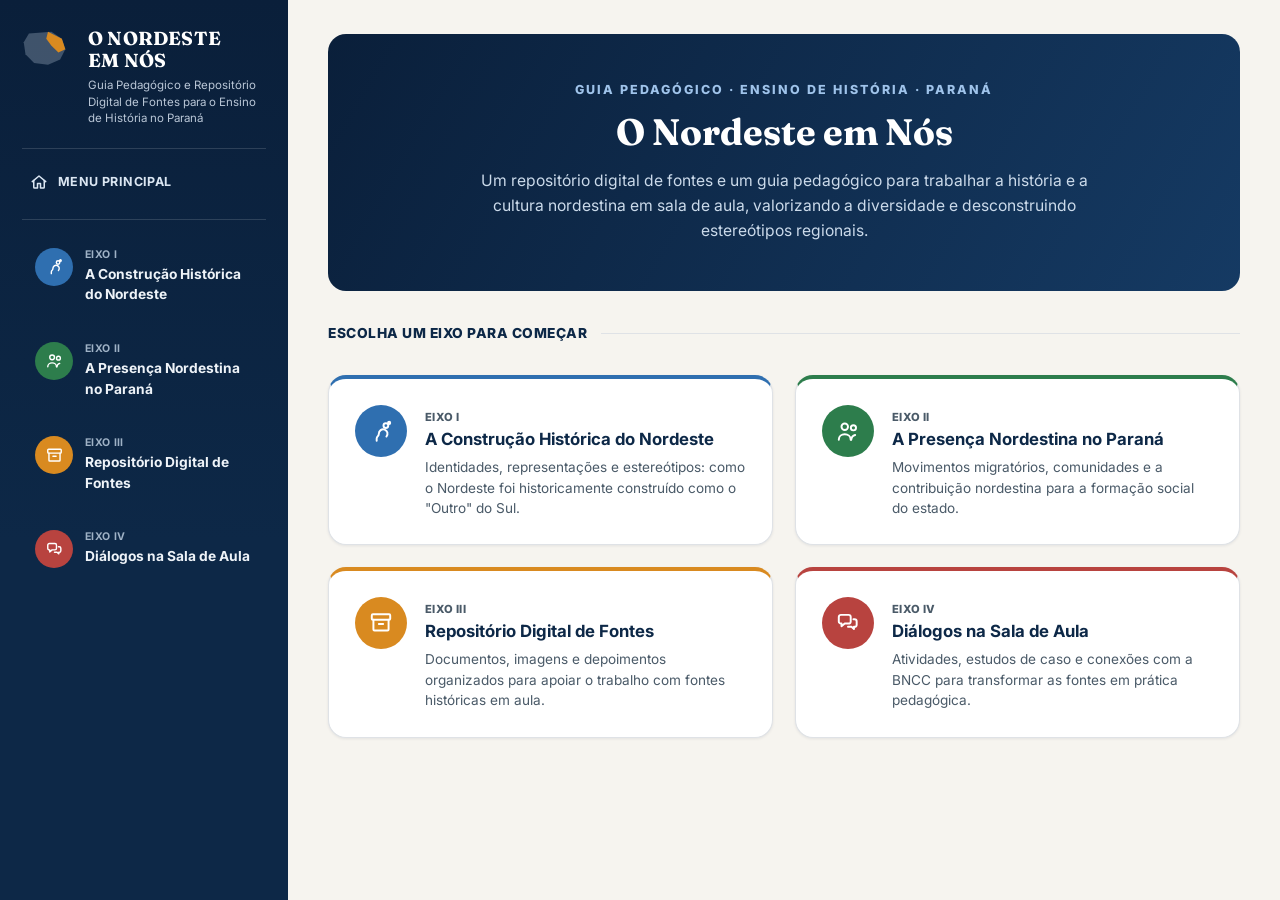
==== index.html @ f5b69c90 "lks" ====
<!DOCTYPE html>
<html lang="pt-BR">
<head>
<meta charset="UTF-8">
<meta name="viewport" content="width=device-width, initial-scale=1.0">
<title>O Nordeste em Nós — Guia Pedagógico</title>
<meta name="description" content="Guia Pedagógico e Repositório Digital de Fontes para o Ensino de História no Paraná.">
<link rel="preconnect" href="https://fonts.googleapis.com">
<link href="https://fonts.googleapis.com/css2?family=Fraunces:wght@500;600;700&family=Inter:wght@400;500;600;700;800&display=swap" rel="stylesheet">
<link rel="stylesheet" href="styles.css">
</head>
<body>

<button class="sidebar-toggle" aria-label="Abrir menu de navegação" aria-expanded="false">
  <svg viewBox="0 0 24 24" fill="none" stroke="currentColor" stroke-width="2" stroke-linecap="round"><path d="M4 6h16"/><path d="M4 12h16"/><path d="M4 18h16"/></svg>
</button>
<div class="sidebar-backdrop"></div>

<div class="app">
  <aside class="sidebar">
    <div class="brand">
      <svg class="brand-map" viewBox="0 0 60 46" xmlns="http://www.w3.org/2000/svg" aria-hidden="true">
        <path d="M8 4 L34 2 L46 10 L50 22 L44 34 L30 40 L14 38 L4 28 L2 14 Z" fill="#8ea0b3" opacity="0.4"/>
        <path d="M30 2 L46 10 L50 22 L42 26 L34 18 L28 10 Z" fill="#d98a20"/>
      </svg>
      <div>
        <h1>O NORDESTE<br>EM NÓS</h1>
        <p>Guia Pedagógico e Repositório Digital de Fontes para o Ensino de História no Paraná</p>
      </div>
    </div>
    <hr>
    <a class="menu-link is-active" href="index.html">
      <svg viewBox="0 0 24 24" fill="none" stroke="currentColor" stroke-width="2" stroke-linecap="round" stroke-linejoin="round"><path d="M3 11.5 12 4l9 7.5"/><path d="M5 10v9a1 1 0 0 0 1 1h4v-6h4v6h4a1 1 0 0 0 1-1v-9"/></svg>
      MENU PRINCIPAL
    </a>
    <hr>
    <nav class="axis-nav" aria-label="Eixos do guia">
      <a class="axis-link" data-axis="1" href="eixo1.html">
        <span class="axis-icon"><svg viewBox="0 0 24 24" fill="none" stroke="currentColor" stroke-width="1.8" stroke-linecap="round" stroke-linejoin="round"><path d="M8 21v-2a3 3 0 0 1 1-2.2c.6-.6 1-1.4 1-2.3a4 4 0 1 1 7 2.6"/><circle cx="16.5" cy="7" r="2.2"/><circle cx="19.5" cy="4.5" r="1"/></svg></span>
        <span><span class="axis-label">EIXO I</span><span class="axis-title">A Construção Histórica do Nordeste</span></span>
      </a>
      <a class="axis-link" data-axis="2" href="eixo2.html">
        <span class="axis-icon"><svg viewBox="0 0 24 24" fill="none" stroke="currentColor" stroke-width="1.8" stroke-linecap="round" stroke-linejoin="round"><circle cx="9" cy="8" r="3"/><path d="M3.5 20c0-3 2.5-5 5.5-5s5.5 2 5.5 5"/><circle cx="17" cy="9" r="2.4"/><path d="M15 20c.2-2.2 1.7-3.8 3.6-4.3"/></svg></span>
        <span><span class="axis-label">EIXO II</span><span class="axis-title">A Presença Nordestina no Paraná</span></span>
      </a>
      <a class="axis-link" data-axis="3" href="eixo3.html">
        <span class="axis-icon"><svg viewBox="0 0 24 24" fill="none" stroke="currentColor" stroke-width="1.8" stroke-linecap="round" stroke-linejoin="round"><rect x="3.5" y="4" width="17" height="5" rx="1"/><path d="M5 9v9a1 1 0 0 0 1 1h12a1 1 0 0 0 1-1V9"/><path d="M10 13h4"/></svg></span>
        <span><span class="axis-label">EIXO III</span><span class="axis-title">Repositório Digital de Fontes</span></span>
      </a>
      <a class="axis-link" data-axis="4" href="eixo4.html">
        <span class="axis-icon"><svg viewBox="0 0 24 24" fill="none" stroke="currentColor" stroke-width="1.8" stroke-linecap="round" stroke-linejoin="round"><path d="M3.5 6.5A2 2 0 0 1 5.5 4.5h7A2 2 0 0 1 14.5 6.5v4A2 2 0 0 1 12.5 12.5H9l-3 2.5v-2.5h-.5A2 2 0 0 1 3.5 10.5z"/><path d="M17 8.5h1a2 2 0 0 1 2 2v3a2 2 0 0 1-2 2h-.5v2l-2.3-2H12"/></svg></span>
        <span><span class="axis-label">EIXO IV</span><span class="axis-title">Diálogos na Sala de Aula</span></span>
      </a>
    </nav>
  </aside>

  <main class="main">
    <section class="home-hero">
      <div class="eyebrow">GUIA PEDAGÓGICO · ENSINO DE HISTÓRIA · PARANÁ</div>
      <h2>O Nordeste em Nós</h2>
      <p>Um repositório digital de fontes e um guia pedagógico para trabalhar a história e a cultura nordestina em sala de aula, valorizando a diversidade e desconstruindo estereótipos regionais.</p>
    </section>

    <div class="section-heading" style="margin-top:34px;">
      <h3>ESCOLHA UM EIXO PARA COMEÇAR</h3>
      <div class="rule"></div>
    </div>

    <div class="home-grid">
      <a class="home-card" data-axis="1" href="eixo1.html">
        <span class="axis-icon" style="background:var(--eixo1);width:52px;height:52px;">
          <svg viewBox="0 0 24 24" fill="none" stroke="currentColor" stroke-width="1.8" stroke-linecap="round" stroke-linejoin="round" style="color:#fff;width:26px;height:26px;"><path d="M8 21v-2a3 3 0 0 1 1-2.2c.6-.6 1-1.4 1-2.3a4 4 0 1 1 7 2.6"/><circle cx="16.5" cy="7" r="2.2"/><circle cx="19.5" cy="4.5" r="1"/></svg>
        </span>
        <div class="home-card-body">
          <span>EIXO I</span>
          <h3>A Construção Histórica do Nordeste</h3>
          <p>Identidades, representações e estereótipos: como o Nordeste foi historicamente construído como o "Outro" do Sul.</p>
        </div>
      </a>
      <a class="home-card" data-axis="2" href="eixo2.html">
        <span class="axis-icon" style="background:var(--eixo2);width:52px;height:52px;">
          <svg viewBox="0 0 24 24" fill="none" stroke="currentColor" stroke-width="1.8" stroke-linecap="round" stroke-linejoin="round" style="color:#fff;width:26px;height:26px;"><circle cx="9" cy="8" r="3"/><path d="M3.5 20c0-3 2.5-5 5.5-5s5.5 2 5.5 5"/><circle cx="17" cy="9" r="2.4"/><path d="M15 20c.2-2.2 1.7-3.8 3.6-4.3"/></svg>
        </span>
        <div class="home-card-body">
          <span>EIXO II</span>
          <h3>A Presença Nordestina no Paraná</h3>
          <p>Movimentos migratórios, comunidades e a contribuição nordestina para a formação social do estado.</p>
        </div>
      </a>
      <a class="home-card" data-axis="3" href="eixo3.html">
        <span class="axis-icon" style="background:var(--eixo3);width:52px;height:52px;">
          <svg viewBox="0 0 24 24" fill="none" stroke="currentColor" stroke-width="1.8" stroke-linecap="round" stroke-linejoin="round" style="color:#fff;width:26px;height:26px;"><rect x="3.5" y="4" width="17" height="5" rx="1"/><path d="M5 9v9a1 1 0 0 0 1 1h12a1 1 0 0 0 1-1V9"/><path d="M10 13h4"/></svg>
        </span>
        <div class="home-card-body">
          <span>EIXO III</span>
          <h3>Repositório Digital de Fontes</h3>
          <p>Documentos, imagens e depoimentos organizados para apoiar o trabalho com fontes históricas em aula.</p>
        </div>
      </a>
      <a class="home-card" data-axis="4" href="eixo4.html">
        <span class="axis-icon" style="background:var(--eixo4);width:52px;height:52px;">
          <svg viewBox="0 0 24 24" fill="none" stroke="currentColor" stroke-width="1.8" stroke-linecap="round" stroke-linejoin="round" style="color:#fff;width:26px;height:26px;"><path d="M3.5 6.5A2 2 0 0 1 5.5 4.5h7A2 2 0 0 1 14.5 6.5v4A2 2 0 0 1 12.5 12.5H9l-3 2.5v-2.5h-.5A2 2 0 0 1 3.5 10.5z"/><path d="M17 8.5h1a2 2 0 0 1 2 2v3a2 2 0 0 1-2 2h-.5v2l-2.3-2H12"/></svg>
        </span>
        <div class="home-card-body">
          <span>EIXO IV</span>
          <h3>Diálogos na Sala de Aula</h3>
          <p>Atividades, estudos de caso e conexões com a BNCC para transformar as fontes em prática pedagógica.</p>
        </div>
      </a>
    </div>
  </main>
</div>

<script src="script.js"></script>
</body>
</html>
---- styles.css ----
/* =========================================================
   O NORDESTE EM NÓS — Guia Pedagógico
   Design tokens
   ========================================================= */
:root{
  --navy-950:#0a1f3a;
  --navy-900:#0d2847;
  --navy-800:#153a63;
  --navy-700:#1d4d7d;
  --paper:#f6f4ef;
  --paper-2:#ffffff;
  --ink:#132433;
  --ink-soft:#4a5a68;
  --line:#dfe2e6;

  --eixo1:#2f6fb0;   /* azul  - construção histórica */
  --eixo1-bg:#eaf2fb;
  --eixo2:#2d7d4c;   /* verde - presença nordestina */
  --eixo2-bg:#e9f6ee;
  --eixo3:#d98a20;   /* âmbar - repositório digital */
  --eixo3-bg:#fdf1df;
  --eixo4:#b8433f;   /* terracota - diálogos em sala */
  --eixo4-bg:#fbeae9;

  --fund-bg:#fdf6e3;
  --fund-line:#f0dfa8;

  --radius-lg:18px;
  --radius-md:12px;
  --radius-sm:8px;
  --shadow-sm:0 1px 3px rgba(10,31,58,.08);
  --shadow-md:0 8px 24px rgba(10,31,58,.10);

  --font-display:'Fraunces', 'Georgia', serif;
  --font-sans:'Inter', system-ui, sans-serif;

  --sidebar-w:288px;
}

*,*::before,*::after{box-sizing:border-box;}
html{scroll-behavior:smooth;}
body{
  margin:0;
  font-family:var(--font-sans);
  color:var(--ink);
  background:var(--paper);
  -webkit-font-smoothing:antialiased;
}
img{max-width:100%;display:block;}
a{color:inherit;text-decoration:none;}
button{font:inherit;cursor:pointer;}
ul{margin:0;padding:0;list-style:none;}

.visually-hidden{
  position:absolute!important;width:1px;height:1px;overflow:hidden;
  clip:rect(0 0 0 0);white-space:nowrap;
}

/* focus visibility */
a:focus-visible, button:focus-visible{
  outline:3px solid #ffd166;
  outline-offset:2px;
  border-radius:4px;
}

/* =========================================================
   LAYOUT SHELL
   ========================================================= */
.app{
  display:flex;
  min-height:100vh;
}

/* ---------- SIDEBAR ---------- */
.sidebar{
  width:var(--sidebar-w);
  flex-shrink:0;
  background:linear-gradient(180deg,var(--navy-950),var(--navy-900) 60%);
  color:#fff;
  padding:28px 22px 26px;
  position:fixed;
  top:0;left:0;bottom:0;
  overflow-y:auto;
  z-index:40;
  transition:transform .25s ease;
}
.brand{
  display:flex;
  gap:14px;
  align-items:flex-start;
  margin-bottom:22px;
}
.brand-map{
  width:52px;height:40px;flex-shrink:0;margin-top:2px;
}
.brand h1{
  font-family:var(--font-display);
  font-size:1.18rem;
  line-height:1.15;
  margin:0 0 6px;
  letter-spacing:.2px;
}
.brand p{
  margin:0;
  font-size:.72rem;
  line-height:1.4;
  color:#b9c6d6;
}
.sidebar hr{
  border:none;
  border-top:1px solid rgba(255,255,255,.14);
  margin:18px 0 14px;
}
.menu-link{
  display:flex;
  align-items:center;
  gap:10px;
  padding:10px 8px;
  font-size:.78rem;
  font-weight:700;
  letter-spacing:.4px;
  color:#dbe6f2;
  border-radius:var(--radius-sm);
  margin-bottom:6px;
}
.menu-link:hover{background:rgba(255,255,255,.06);}
.menu-link svg{width:18px;height:18px;flex-shrink:0;}

.axis-nav{
  display:flex;
  flex-direction:column;
  gap:10px;
  margin-top:6px;
}
.axis-link{
  display:flex;
  align-items:flex-start;
  gap:12px;
  padding:13px 12px;
  border-radius:var(--radius-md);
  border:1px solid transparent;
  transition:background .15s ease, border-color .15s ease;
}
.axis-link:hover{background:rgba(255,255,255,.06);}
.axis-icon{
  width:38px;height:38px;
  border-radius:50%;
  flex-shrink:0;
  display:flex;align-items:center;justify-content:center;
  background:rgba(255,255,255,.10);
}
.axis-icon svg{width:19px;height:19px;}
.axis-label{
  font-size:.66rem;
  font-weight:700;
  letter-spacing:.3px;
  color:#9fb2c6;
  display:block;
  margin-bottom:2px;
}
.axis-title{
  font-size:.86rem;
  font-weight:700;
  line-height:1.28;
  color:#eef3f8;
}
.axis-link.is-active{
  background:rgba(255,255,255,.14);
  border-color:rgba(255,255,255,.18);
}
.axis-link.is-active .axis-label{color:#cfe0f2;}
.axis-link[data-axis="1"] .axis-icon{background:var(--eixo1);}
.axis-link[data-axis="2"] .axis-icon{background:var(--eixo2);}
.axis-link[data-axis="3"] .axis-icon{background:var(--eixo3);}
.axis-link[data-axis="4"] .axis-icon{background:var(--eixo4);}

.sidebar-toggle{
  display:none;
  position:fixed;
  top:14px;left:14px;
  z-index:60;
  width:42px;height:42px;
  border-radius:50%;
  border:none;
  background:var(--navy-900);
  color:#fff;
  align-items:center;justify-content:center;
  box-shadow:var(--shadow-md);
}
.sidebar-toggle svg{width:20px;height:20px;}
.sidebar-backdrop{
  display:none;
  position:fixed;inset:0;
  background:rgba(10,20,35,.45);
  z-index:35;
}

/* ---------- MAIN ---------- */
.main{
  margin-left:var(--sidebar-w);
  flex:1;
  min-width:0;
  padding:34px 40px 60px;
  max-width:1440px;
}
.page-kicker{
  font-family:var(--font-sans);
  font-weight:800;
  font-size:1.02rem;
  letter-spacing:.3px;
  text-align:center;
  color:var(--navy-900);
  margin:4px 0 22px;
}

/* =========================================================
   HERO BANNER (per-axis)
   ========================================================= */
.axis-hero{
  border-radius:var(--radius-lg);
  background:linear-gradient(120deg,var(--navy-950) 0%, var(--navy-800) 100%);
  color:#fff;
  padding:30px 34px;
  display:grid;
  grid-template-columns:auto 1fr auto;
  align-items:center;
  gap:26px;
  overflow:hidden;
  position:relative;
  box-shadow:var(--shadow-md);
}
.hero-emblem{
  width:76px;height:76px;
  border-radius:50%;
  background:#fff;
  display:flex;align-items:center;justify-content:center;
  flex-shrink:0;
}
.hero-emblem svg{width:38px;height:38px;}
.hero-text .badge{
  display:inline-block;
  background:var(--axis-color, var(--eixo1));
  color:#fff;
  font-size:.72rem;
  font-weight:800;
  letter-spacing:.6px;
  padding:5px 14px;
  border-radius:999px;
  margin-bottom:10px;
}
.hero-text h2{
  font-family:var(--font-display);
  font-size:1.7rem;
  line-height:1.28;
  margin:0;
  font-weight:600;
}
.hero-text h2 strong{
  display:block;
  font-weight:700;
}
.hero-art{
  width:220px;
  align-self:stretch;
  opacity:.9;
}
.hero-art svg{width:100%;height:100%;}

/* =========================================================
   INFO BOXES (objetivo / fundamentação)
   ========================================================= */
.info-grid{
  display:grid;
  grid-template-columns:1fr 1fr;
  gap:20px;
  margin:22px 0;
}
.info-box{
  border-radius:var(--radius-lg);
  padding:22px 24px;
  border:1px solid var(--line);
  display:flex;
  gap:16px;
}
.info-box.objetivo{
  background:var(--axis-bg,var(--eixo1-bg));
  border-color:color-mix(in srgb, var(--axis-color,var(--eixo1)) 30%, white);
}
.info-box.fundamentacao{
  background:var(--fund-bg);
  border-color:var(--fund-line);
}
.info-box-icon{
  width:44px;height:44px;
  border-radius:50%;
  flex-shrink:0;
  display:flex;align-items:center;justify-content:center;
  color:#fff;
}
.info-box.objetivo .info-box-icon{background:var(--axis-color,var(--eixo1));}
.info-box.fundamentacao .info-box-icon{background:#d9a441;}
.info-box-icon svg{width:22px;height:22px;}
.info-box h3{
  margin:2px 0 8px;
  font-size:.92rem;
  font-weight:800;
  letter-spacing:.3px;
  color:var(--navy-900);
}
.info-box.fundamentacao h3{color:#8a5b12;}
.info-box p{
  margin:0;
  font-size:.9rem;
  line-height:1.55;
  color:var(--ink-soft);
}
.info-box ul{
  display:flex;
  flex-direction:column;
  gap:6px;
}
.info-box ul li{
  font-size:.86rem;
  line-height:1.45;
  color:var(--ink-soft);
  padding-left:14px;
  position:relative;
}
.info-box ul li::before{
  content:"";
  position:absolute;left:0;top:.55em;
  width:5px;height:5px;border-radius:50%;
  background:#c9962f;
}
.provisional-tag{
  display:inline-block;
  margin-top:10px;
  font-size:.7rem;
  font-weight:700;
  letter-spacing:.3px;
  color:#8a5b12;
  background:#fff3d1;
  border:1px dashed #e2bb63;
  padding:3px 9px;
  border-radius:999px;
}

/* =========================================================
   NAVEGAÇÃO DO EIXO — cards
   ========================================================= */
.section-heading{
  display:flex;
  align-items:center;
  gap:14px;
  margin:32px 0 16px;
}
.section-heading h3{
  font-size:.86rem;
  font-weight:800;
  letter-spacing:.5px;
  color:var(--navy-900);
  white-space:nowrap;
  margin:0;
}
.section-heading .rule{
  height:1px;
  flex:1;
  background:var(--line);
}

.card-grid{
  display:grid;
  grid-template-columns:repeat(5,1fr);
  gap:16px;
}
.nav-card{
  background:var(--paper-2);
  border:2px solid var(--card-color,var(--eixo1));
  border-radius:var(--radius-md);
  overflow:hidden;
  display:flex;
  flex-direction:column;
  box-shadow:var(--shadow-sm);
}
.nav-card-head{
  display:flex;
  align-items:center;
  gap:8px;
  padding:12px 14px;
}
.nav-card-num{
  width:24px;height:24px;
  border-radius:50%;
  background:var(--card-color,var(--eixo1));
  color:#fff;
  font-size:.72rem;
  font-weight:800;
  display:flex;align-items:center;justify-content:center;
  flex-shrink:0;
}
.nav-card-head h4{
  margin:0;
  font-size:.78rem;
  font-weight:800;
  line-height:1.25;
  color:var(--navy-900);
}
.nav-card-media{
  height:120px;
  background:var(--card-bg,var(--eixo1-bg));
  display:flex;
  align-items:center;
  justify-content:center;
}
.nav-card-media svg{width:56%;height:56%;color:var(--card-color,var(--eixo1));opacity:.85;}
.nav-card-body{
  padding:12px 14px 16px;
  display:flex;
  flex-direction:column;
  gap:12px;
  flex:1;
}
.nav-card-body p{
  margin:0;
  font-size:.78rem;
  line-height:1.5;
  color:var(--ink-soft);
  flex:1;
}
.btn-acessar{
  align-self:flex-start;
  display:inline-flex;
  align-items:center;
  gap:6px;
  border:1.5px solid var(--card-color,var(--eixo1));
  color:var(--card-color,var(--eixo1));
  background:transparent;
  font-size:.72rem;
  font-weight:800;
  letter-spacing:.4px;
  padding:7px 14px;
  border-radius:999px;
  transition:background .15s ease, color .15s ease;
}
.btn-acessar:hover{background:var(--card-color,var(--eixo1));color:#fff;}
.btn-acessar svg{width:13px;height:13px;}

/* =========================================================
   RECURSOS / FOOTER BAR
   ========================================================= */
.resources-bar{
  margin-top:34px;
  background:var(--paper-2);
  border:1px solid var(--line);
  border-radius:var(--radius-lg);
  padding:22px 26px;
  display:grid;
  grid-template-columns:1fr auto;
  gap:24px;
  align-items:center;
}
.resources-bar h3{
  grid-column:1/-1;
  margin:0 0 14px;
  font-size:.86rem;
  font-weight:800;
  letter-spacing:.4px;
  color:var(--navy-900);
}
.resources-icons{
  display:flex;
  flex-wrap:wrap;
  gap:26px;
}
.resource-item{
  display:flex;
  flex-direction:column;
  align-items:center;
  gap:6px;
  color:var(--navy-800);
  min-width:64px;
}
.resource-item svg{width:26px;height:26px;}
.resource-item span{
  font-size:.64rem;
  font-weight:700;
  letter-spacing:.2px;
  color:var(--ink-soft);
}
.qr-box{
  display:flex;
  align-items:center;
  gap:14px;
  background:#eef1f5;
  border-radius:var(--radius-md);
  padding:14px 18px;
}
.qr-box img, .qr-box .qr-placeholder{
  width:64px;height:64px;
  border-radius:6px;
  background:#fff;
  border:1px solid var(--line);
}
.qr-box p{
  margin:0;
  font-size:.72rem;
  font-weight:700;
  line-height:1.4;
  color:var(--navy-800);
  max-width:190px;
}

/* =========================================================
   HOME / MENU PRINCIPAL PAGE
   ========================================================= */
.home-hero{
  border-radius:var(--radius-lg);
  background:linear-gradient(120deg,var(--navy-950), var(--navy-800));
  color:#fff;
  padding:48px 40px;
  text-align:center;
  margin-bottom:8px;
}
.home-hero .eyebrow{
  font-size:.78rem;
  font-weight:800;
  letter-spacing:2px;
  color:#9fc3ea;
  margin-bottom:12px;
}
.home-hero h2{
  font-family:var(--font-display);
  font-size:2.3rem;
  margin:0 0 14px;
}
.home-hero p{
  max-width:620px;
  margin:0 auto;
  color:#cbdaea;
  font-size:.98rem;
  line-height:1.6;
}
.home-grid{
  display:grid;
  grid-template-columns:repeat(2,1fr);
  gap:22px;
  margin-top:34px;
}
.home-card{
  border-radius:var(--radius-lg);
  border:1px solid var(--line);
  background:var(--paper-2);
  padding:26px;
  display:flex;
  gap:18px;
  box-shadow:var(--shadow-sm);
  transition:transform .15s ease, box-shadow .15s ease;
}
.home-card:hover{transform:translateY(-3px);box-shadow:var(--shadow-md);}
.home-card .axis-icon{width:52px;height:52px;}
.home-card .axis-icon svg{width:26px;height:26px;}
.home-card-body span{
  font-size:.7rem;
  font-weight:800;
  letter-spacing:.4px;
  color:var(--ink-soft);
}
.home-card-body h3{
  margin:4px 0 8px;
  font-size:1.05rem;
  color:var(--navy-900);
}
.home-card-body p{
  margin:0;
  font-size:.85rem;
  line-height:1.5;
  color:var(--ink-soft);
}
.home-card[data-axis="1"]{border-top:4px solid var(--eixo1);}
.home-card[data-axis="2"]{border-top:4px solid var(--eixo2);}
.home-card[data-axis="3"]{border-top:4px solid var(--eixo3);}
.home-card[data-axis="4"]{border-top:4px solid var(--eixo4);}

/* =========================================================
   RESPONSIVE
   ========================================================= */
@media (max-width:1180px){
  .card-grid{grid-template-columns:repeat(3,1fr);}
  .info-grid{grid-template-columns:1fr;}
}
@media (max-width:980px){
  .sidebar-toggle{display:flex;}
  .sidebar{transform:translateX(-100%);}
  .sidebar.is-open{transform:translateX(0);}
  .sidebar-backdrop.is-open{display:block;}
  .main{margin-left:0;padding:80px 22px 50px;}
  .home-grid{grid-template-columns:1fr;}
  .axis-hero{grid-template-columns:auto 1fr;}
  .hero-art{display:none;}
}
@media (max-width:640px){
  .card-grid{grid-template-columns:repeat(2,1fr);}
  .resources-bar{grid-template-columns:1fr;}
}
@media (max-width:420px){
  .card-grid{grid-template-columns:1fr;}
  .axis-hero{grid-template-columns:1fr;text-align:center;}
  .hero-emblem{margin:0 auto;}
}

@media (prefers-reduced-motion:reduce){
  *{transition:none!important; scroll-behavior:auto!important;}
}
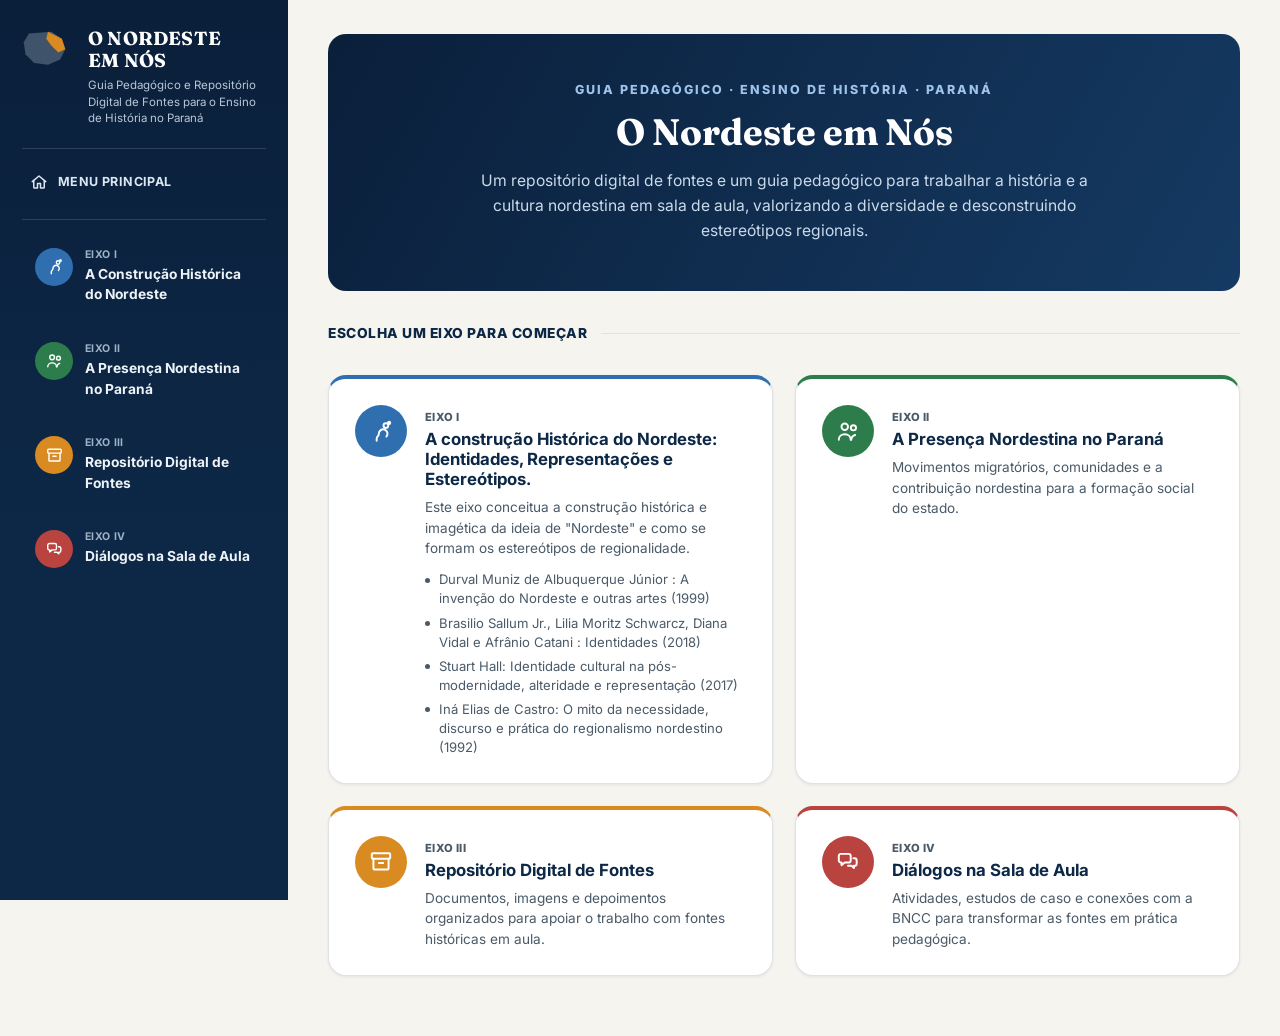
==== commit 318b8c14: "fhh" ====
--- a/index.html
+++ b/index.html
@@ -73,8 +73,15 @@
         </span>
         <div class="home-card-body">
           <span>EIXO I</span>
-          <h3>A Construção Histórica do Nordeste</h3>
-          <p>Identidades, representações e estereótipos: como o Nordeste foi historicamente construído como o "Outro" do Sul.</p>
+          <h3>A construção Histórica do Nordeste: Identidades, Representações e Estereótipos.</h3>
+          <p>Este eixo conceitua a construção histórica e imagética da ideia de "Nordeste" e como se formam os estereótipos de regionalidade.
+          </p>
+           <ul class="home-card-list">
+              <li>Durval Muniz de Albuquerque Júnior : A invenção do Nordeste e outras artes (1999) </li>
+              <li>Brasilio Sallum Jr., Lilia Moritz Schwarcz, Diana Vidal e Afrânio Catani : Identidades (2018)  </li>
+              <li>Stuart Hall: Identidade cultural na pós-modernidade, alteridade e representação (2017)</li>
+              <li>Iná Elias de Castro: O mito da necessidade, discurso e prática do regionalismo nordestino (1992)</li>
+          </ul>
         </div>
       </a>
       <a class="home-card" data-axis="2" href="eixo2.html">
--- a/styles.css
+++ b/styles.css
@@ -581,6 +581,26 @@
 .home-card[data-axis="3"]{border-top:4px solid var(--eixo3);}
 .home-card[data-axis="4"]{border-top:4px solid var(--eixo4);}
 
+.home-card-body ul{
+  margin-top:12px;
+  display:flex;
+  flex-direction:column;
+  gap:5px;
+}
+.home-card-body ul li{
+  font-size:.82rem;
+  line-height:1.45;
+  color:var(--ink-soft);
+  padding-left:14px;
+  position:relative;
+}
+.home-card-body ul li::before{
+  content:"";
+  position:absolute;left:0;top:.55em;
+  width:5px;height:5px;border-radius:50%;
+  background:currentColor;
+}
+
 /* =========================================================
    RESPONSIVE
    ========================================================= */
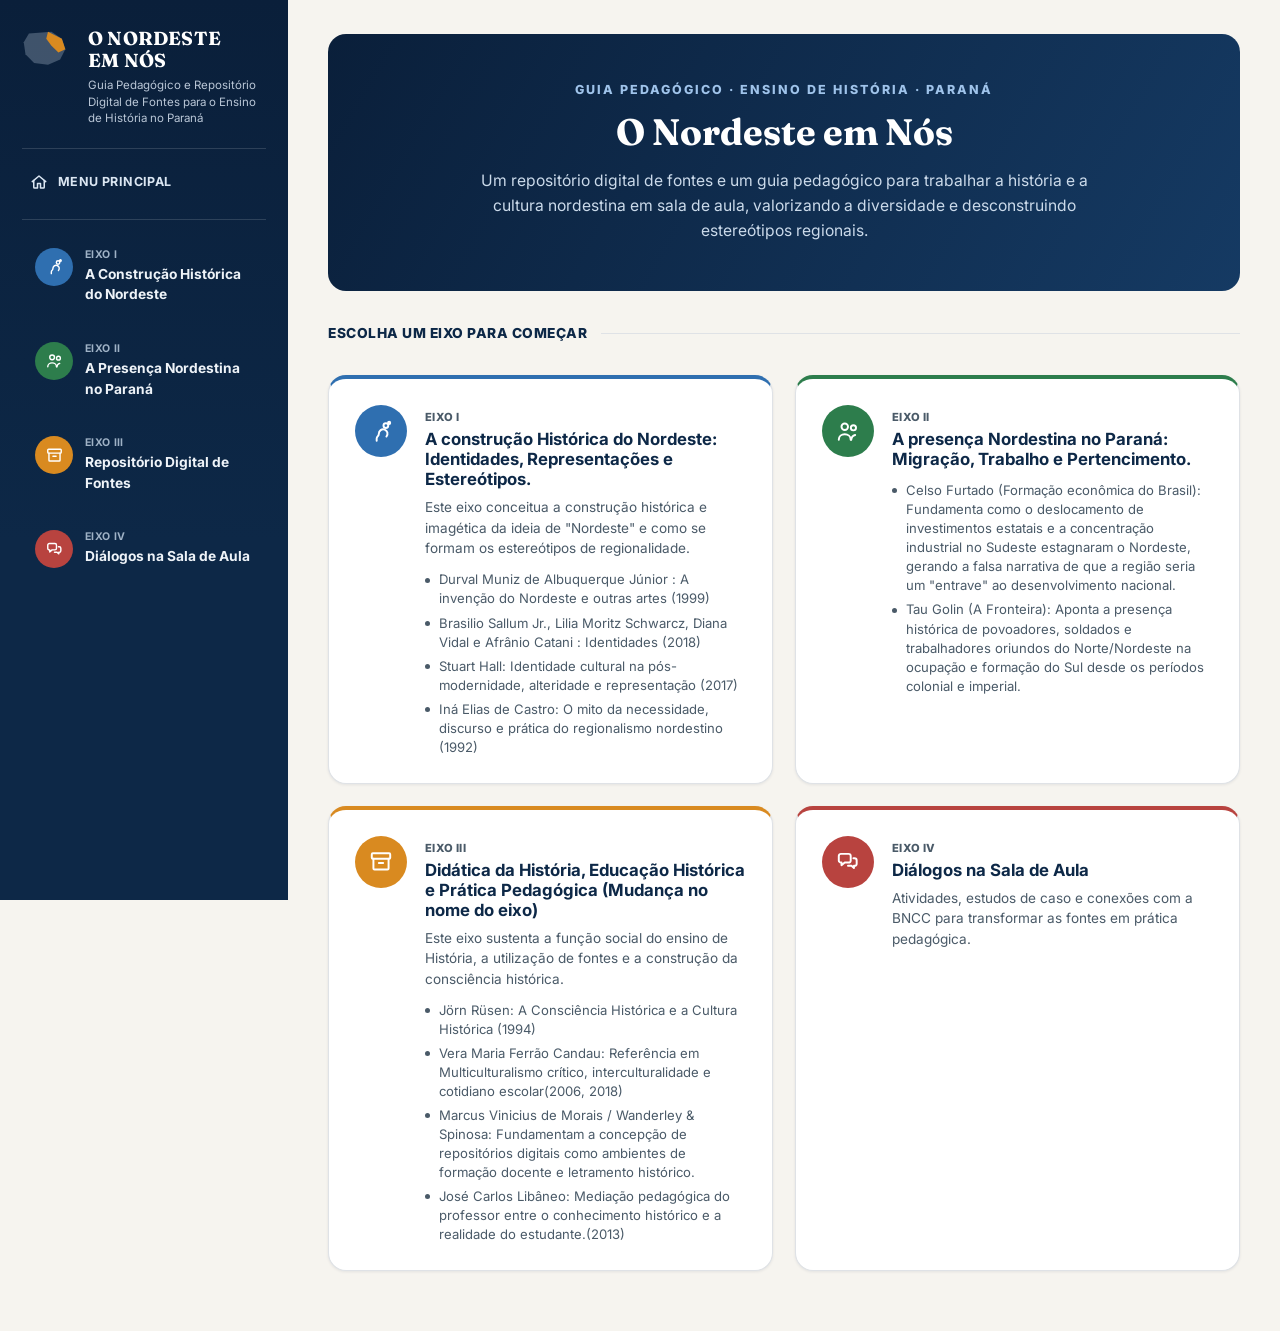
==== commit 5ab2830e: "JKDS" ====
--- a/index.html
+++ b/index.html
@@ -90,8 +90,11 @@
         </span>
         <div class="home-card-body">
           <span>EIXO II</span>
-          <h3>A Presença Nordestina no Paraná</h3>
-          <p>Movimentos migratórios, comunidades e a contribuição nordestina para a formação social do estado.</p>
+          <h3>A presença Nordestina no Paraná: Migração, Trabalho e Pertencimento.</h3>
+          <ul>
+            <li>Celso Furtado (Formação econômica do Brasil): Fundamenta como o deslocamento de investimentos estatais e a concentração industrial no Sudeste estagnaram o Nordeste, gerando a falsa narrativa de que a região seria um "entrave" ao desenvolvimento nacional.</li>
+            <li>Tau Golin (A Fronteira): Aponta a presença histórica de povoadores, soldados e trabalhadores oriundos do Norte/Nordeste na ocupação e formação do Sul desde os períodos colonial e imperial.</li>
+          </ul>
         </div>
       </a>
       <a class="home-card" data-axis="3" href="eixo3.html">
@@ -100,8 +103,14 @@
         </span>
         <div class="home-card-body">
           <span>EIXO III</span>
-          <h3>Repositório Digital de Fontes</h3>
-          <p>Documentos, imagens e depoimentos organizados para apoiar o trabalho com fontes históricas em aula.</p>
+          <h3>Didática da História, Educação Histórica e Prática Pedagógica (Mudança no nome do eixo) </h3>
+          <p>Este eixo sustenta a função social do ensino de História, a utilização de fontes e a construção da consciência histórica. </p>
+          <ul>
+            <li>Jörn Rüsen: A Consciência Histórica e a Cultura Histórica (1994)</li>
+            <li>Vera Maria Ferrão Candau: Referência em Multiculturalismo crítico, interculturalidade e cotidiano escolar(2006, 2018)  </li>
+            <li>Marcus Vinicius de Morais / Wanderley & Spinosa: Fundamentam a concepção de repositórios digitais como ambientes de formação docente e letramento histórico.</li>
+            <li>José Carlos Libâneo:  Mediação pedagógica do professor entre o conhecimento histórico e a realidade do estudante.(2013) </li>
+          </ul>
         </div>
       </a>
       <a class="home-card" data-axis="4" href="eixo4.html">
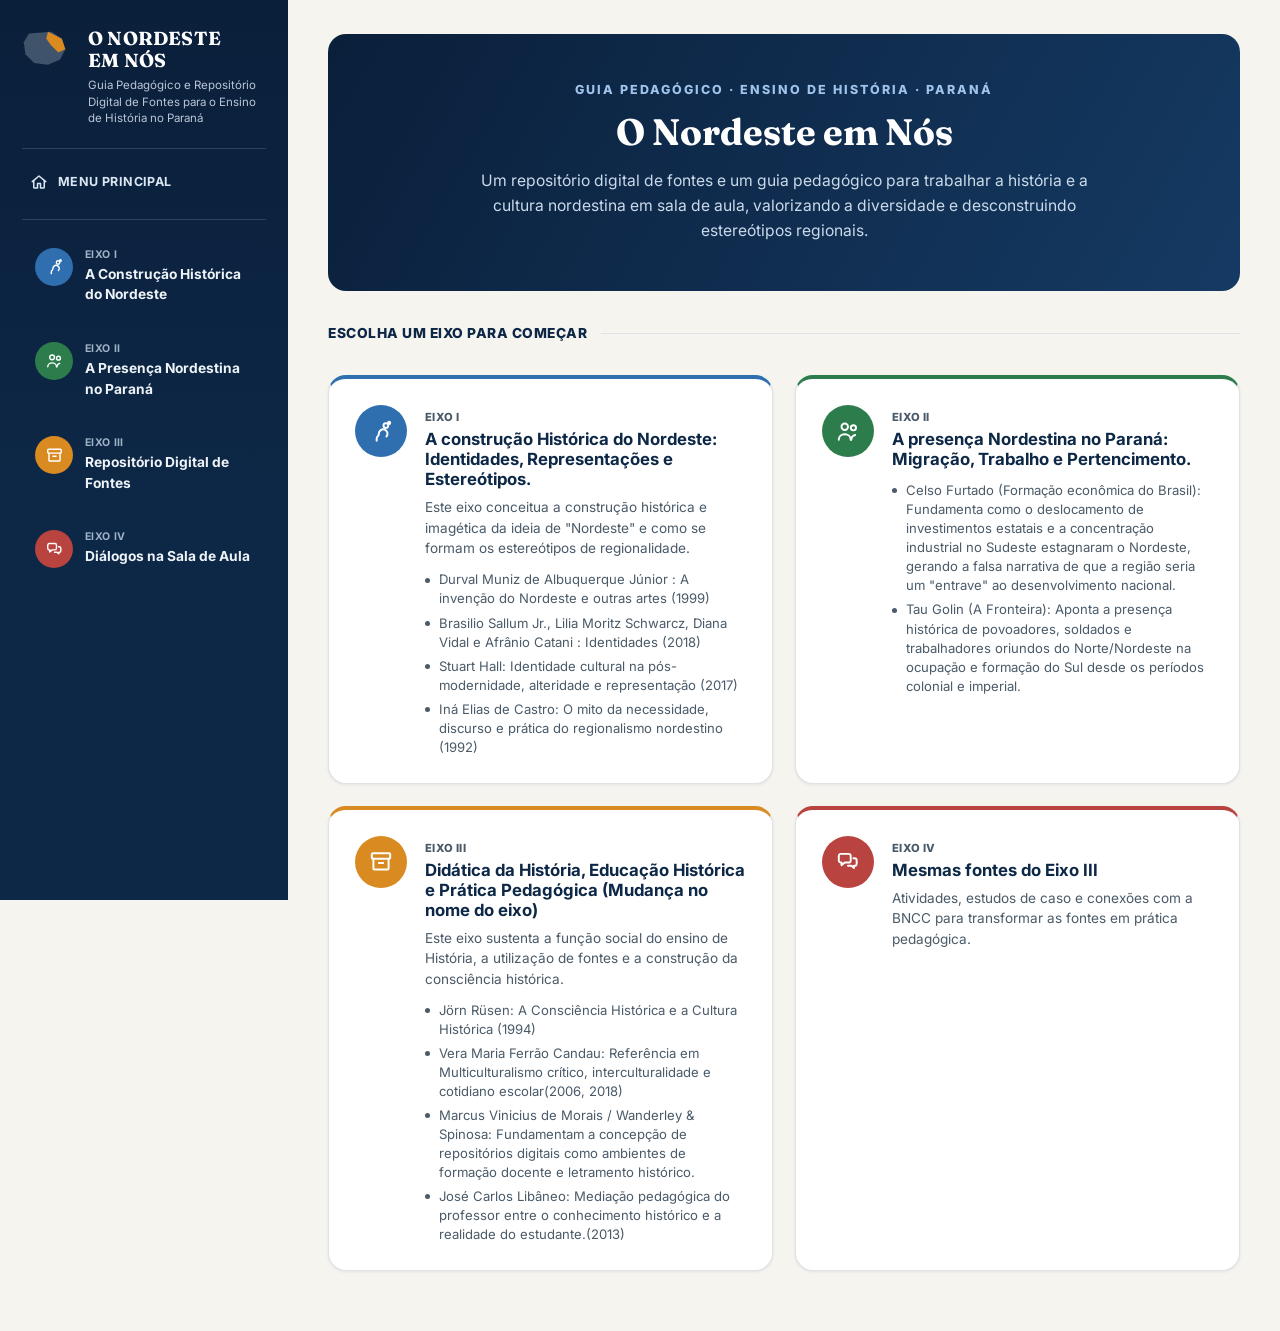
==== commit f21c9a05: "gghds" ====
--- a/index.html
+++ b/index.html
@@ -119,7 +119,7 @@
         </span>
         <div class="home-card-body">
           <span>EIXO IV</span>
-          <h3>Diálogos na Sala de Aula</h3>
+          <h3>Mesmas fontes do Eixo III</h3>
           <p>Atividades, estudos de caso e conexões com a BNCC para transformar as fontes em prática pedagógica.</p>
         </div>
       </a>
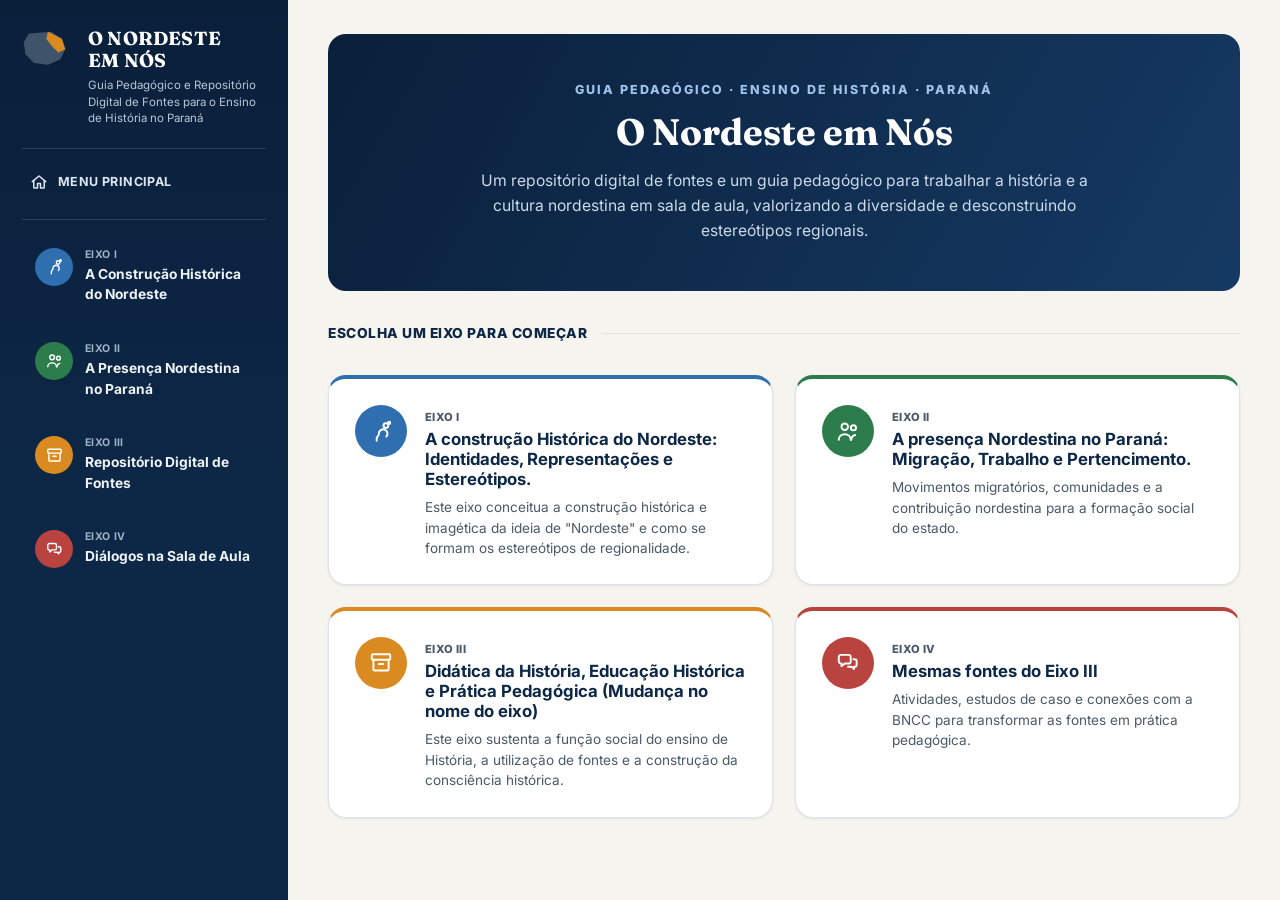
==== commit 3d054d44: "dg" ====
--- a/index.html
+++ b/index.html
@@ -76,12 +76,6 @@
           <h3>A construção Histórica do Nordeste: Identidades, Representações e Estereótipos.</h3>
           <p>Este eixo conceitua a construção histórica e imagética da ideia de "Nordeste" e como se formam os estereótipos de regionalidade.
           </p>
-           <ul class="home-card-list">
-              <li>Durval Muniz de Albuquerque Júnior : A invenção do Nordeste e outras artes (1999) </li>
-              <li>Brasilio Sallum Jr., Lilia Moritz Schwarcz, Diana Vidal e Afrânio Catani : Identidades (2018)  </li>
-              <li>Stuart Hall: Identidade cultural na pós-modernidade, alteridade e representação (2017)</li>
-              <li>Iná Elias de Castro: O mito da necessidade, discurso e prática do regionalismo nordestino (1992)</li>
-          </ul>
         </div>
       </a>
       <a class="home-card" data-axis="2" href="eixo2.html">
@@ -91,10 +85,7 @@
         <div class="home-card-body">
           <span>EIXO II</span>
           <h3>A presença Nordestina no Paraná: Migração, Trabalho e Pertencimento.</h3>
-          <ul>
-            <li>Celso Furtado (Formação econômica do Brasil): Fundamenta como o deslocamento de investimentos estatais e a concentração industrial no Sudeste estagnaram o Nordeste, gerando a falsa narrativa de que a região seria um "entrave" ao desenvolvimento nacional.</li>
-            <li>Tau Golin (A Fronteira): Aponta a presença histórica de povoadores, soldados e trabalhadores oriundos do Norte/Nordeste na ocupação e formação do Sul desde os períodos colonial e imperial.</li>
-          </ul>
+          <p>Movimentos migratórios, comunidades e a contribuição nordestina para a formação social do estado.</p>
         </div>
       </a>
       <a class="home-card" data-axis="3" href="eixo3.html">
@@ -105,12 +96,6 @@
           <span>EIXO III</span>
           <h3>Didática da História, Educação Histórica e Prática Pedagógica (Mudança no nome do eixo) </h3>
           <p>Este eixo sustenta a função social do ensino de História, a utilização de fontes e a construção da consciência histórica. </p>
-          <ul>
-            <li>Jörn Rüsen: A Consciência Histórica e a Cultura Histórica (1994)</li>
-            <li>Vera Maria Ferrão Candau: Referência em Multiculturalismo crítico, interculturalidade e cotidiano escolar(2006, 2018)  </li>
-            <li>Marcus Vinicius de Morais / Wanderley & Spinosa: Fundamentam a concepção de repositórios digitais como ambientes de formação docente e letramento histórico.</li>
-            <li>José Carlos Libâneo:  Mediação pedagógica do professor entre o conhecimento histórico e a realidade do estudante.(2013) </li>
-          </ul>
         </div>
       </a>
       <a class="home-card" data-axis="4" href="eixo4.html">
--- a/styles.css
+++ b/styles.css
@@ -581,26 +581,6 @@
 .home-card[data-axis="3"]{border-top:4px solid var(--eixo3);}
 .home-card[data-axis="4"]{border-top:4px solid var(--eixo4);}
 
-.home-card-body ul{
-  margin-top:12px;
-  display:flex;
-  flex-direction:column;
-  gap:5px;
-}
-.home-card-body ul li{
-  font-size:.82rem;
-  line-height:1.45;
-  color:var(--ink-soft);
-  padding-left:14px;
-  position:relative;
-}
-.home-card-body ul li::before{
-  content:"";
-  position:absolute;left:0;top:.55em;
-  width:5px;height:5px;border-radius:50%;
-  background:currentColor;
-}
-
 /* =========================================================
    RESPONSIVE
    ========================================================= */
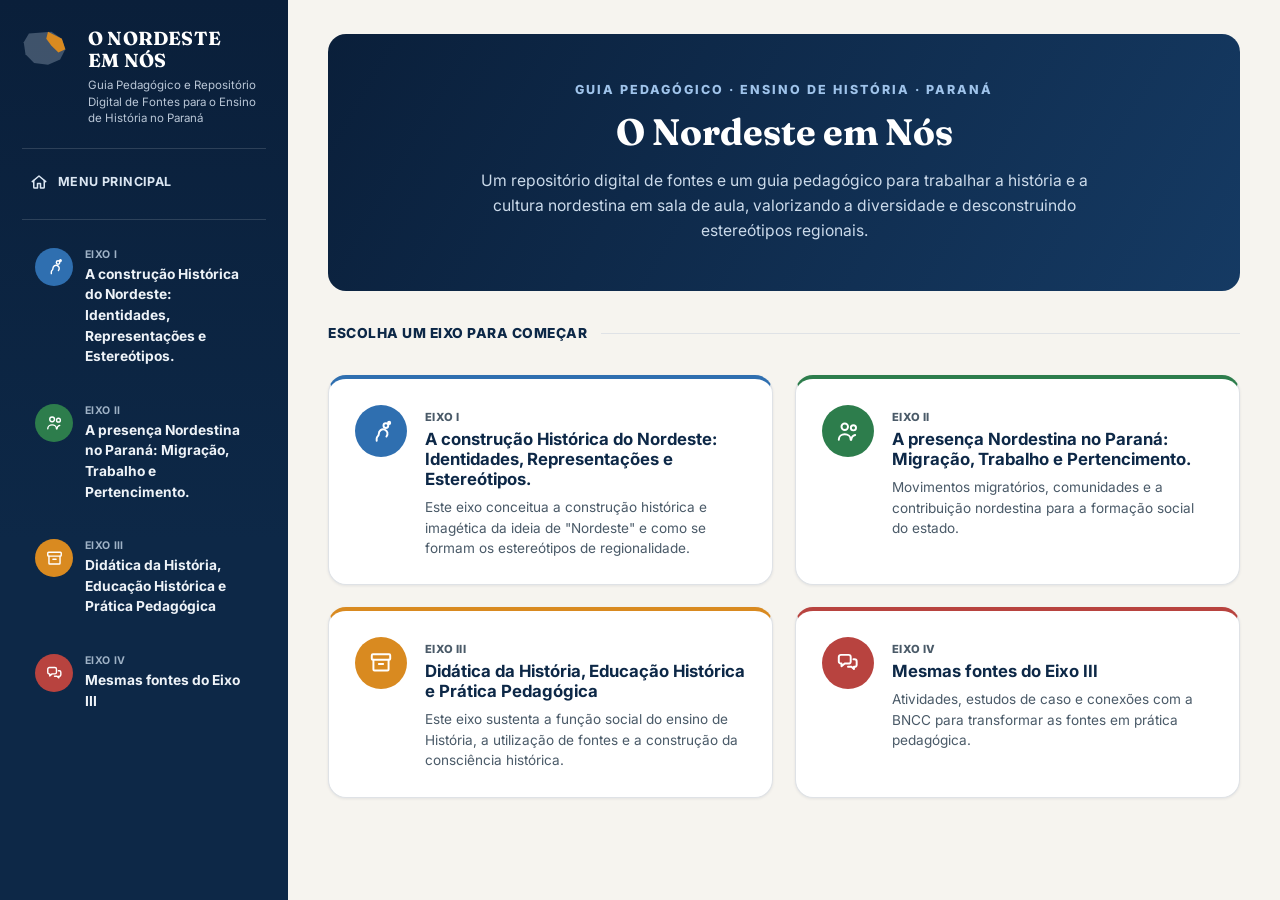
==== commit 5ad06406: "DSF" ====
--- a/index.html
+++ b/index.html
@@ -37,19 +37,19 @@
     <nav class="axis-nav" aria-label="Eixos do guia">
       <a class="axis-link" data-axis="1" href="eixo1.html">
         <span class="axis-icon"><svg viewBox="0 0 24 24" fill="none" stroke="currentColor" stroke-width="1.8" stroke-linecap="round" stroke-linejoin="round"><path d="M8 21v-2a3 3 0 0 1 1-2.2c.6-.6 1-1.4 1-2.3a4 4 0 1 1 7 2.6"/><circle cx="16.5" cy="7" r="2.2"/><circle cx="19.5" cy="4.5" r="1"/></svg></span>
-        <span><span class="axis-label">EIXO I</span><span class="axis-title">A Construção Histórica do Nordeste</span></span>
+        <span><span class="axis-label">EIXO I</span><span class="axis-title">A construção Histórica do Nordeste: Identidades, Representações e Estereótipos.</span></span>
       </a>
       <a class="axis-link" data-axis="2" href="eixo2.html">
         <span class="axis-icon"><svg viewBox="0 0 24 24" fill="none" stroke="currentColor" stroke-width="1.8" stroke-linecap="round" stroke-linejoin="round"><circle cx="9" cy="8" r="3"/><path d="M3.5 20c0-3 2.5-5 5.5-5s5.5 2 5.5 5"/><circle cx="17" cy="9" r="2.4"/><path d="M15 20c.2-2.2 1.7-3.8 3.6-4.3"/></svg></span>
-        <span><span class="axis-label">EIXO II</span><span class="axis-title">A Presença Nordestina no Paraná</span></span>
+        <span><span class="axis-label">EIXO II</span><span class="axis-title">A presença Nordestina no Paraná: Migração, Trabalho e Pertencimento.</span></span>
       </a>
       <a class="axis-link" data-axis="3" href="eixo3.html">
         <span class="axis-icon"><svg viewBox="0 0 24 24" fill="none" stroke="currentColor" stroke-width="1.8" stroke-linecap="round" stroke-linejoin="round"><rect x="3.5" y="4" width="17" height="5" rx="1"/><path d="M5 9v9a1 1 0 0 0 1 1h12a1 1 0 0 0 1-1V9"/><path d="M10 13h4"/></svg></span>
-        <span><span class="axis-label">EIXO III</span><span class="axis-title">Repositório Digital de Fontes</span></span>
+        <span><span class="axis-label">EIXO III</span><span class="axis-title">Didática da História, Educação Histórica e Prática Pedagógica</span></span>
       </a>
       <a class="axis-link" data-axis="4" href="eixo4.html">
         <span class="axis-icon"><svg viewBox="0 0 24 24" fill="none" stroke="currentColor" stroke-width="1.8" stroke-linecap="round" stroke-linejoin="round"><path d="M3.5 6.5A2 2 0 0 1 5.5 4.5h7A2 2 0 0 1 14.5 6.5v4A2 2 0 0 1 12.5 12.5H9l-3 2.5v-2.5h-.5A2 2 0 0 1 3.5 10.5z"/><path d="M17 8.5h1a2 2 0 0 1 2 2v3a2 2 0 0 1-2 2h-.5v2l-2.3-2H12"/></svg></span>
-        <span><span class="axis-label">EIXO IV</span><span class="axis-title">Diálogos na Sala de Aula</span></span>
+        <span><span class="axis-label">EIXO IV</span><span class="axis-title">Mesmas fontes do Eixo III</span></span>
       </a>
     </nav>
   </aside>
@@ -94,7 +94,7 @@
         </span>
         <div class="home-card-body">
           <span>EIXO III</span>
-          <h3>Didática da História, Educação Histórica e Prática Pedagógica (Mudança no nome do eixo) </h3>
+          <h3>Didática da História, Educação Histórica e Prática Pedagógica </h3>
           <p>Este eixo sustenta a função social do ensino de História, a utilização de fontes e a construção da consciência histórica. </p>
         </div>
       </a>
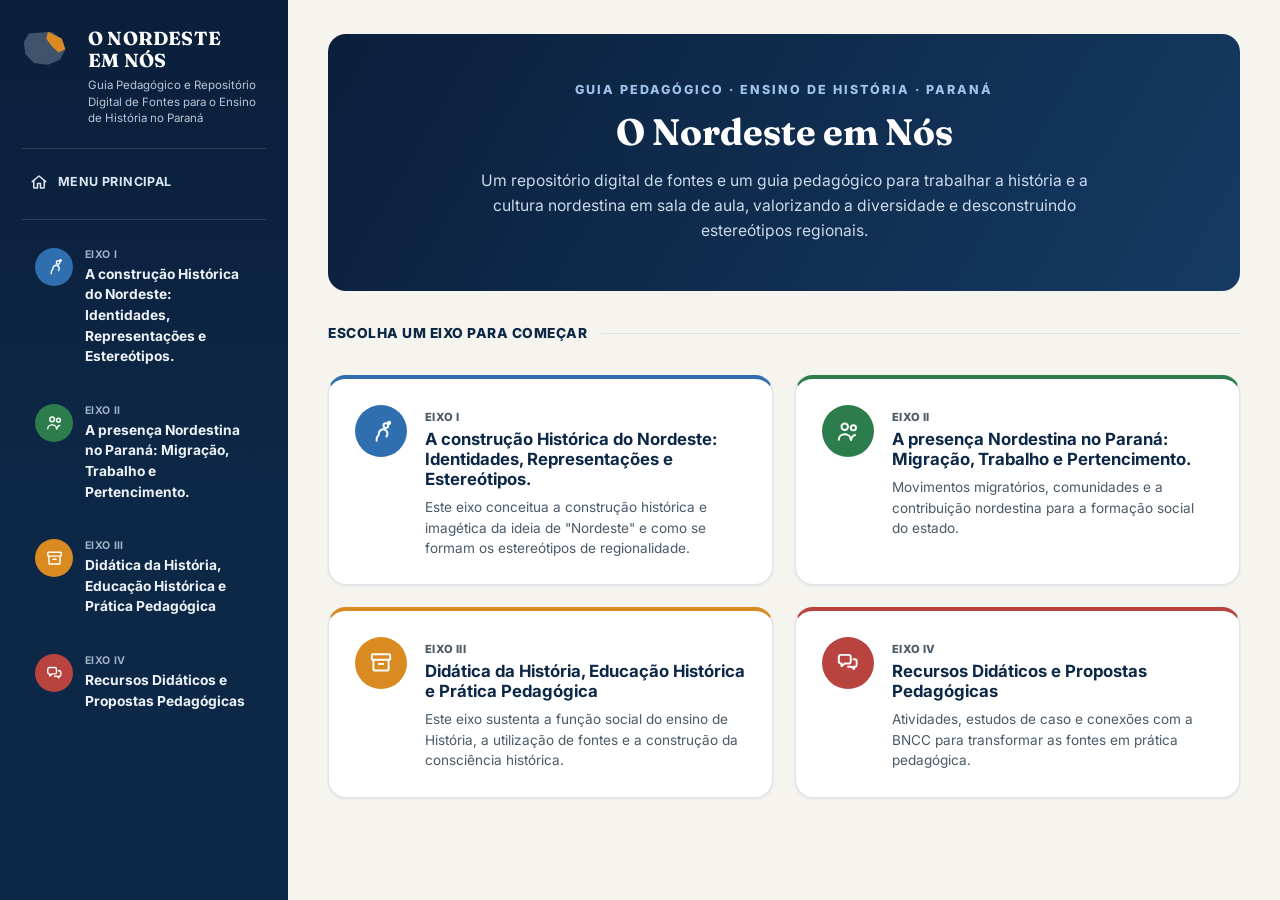
==== commit 341a3c0d: "ggjh" ====
--- a/index.html
+++ b/index.html
@@ -49,7 +49,7 @@
       </a>
       <a class="axis-link" data-axis="4" href="eixo4.html">
         <span class="axis-icon"><svg viewBox="0 0 24 24" fill="none" stroke="currentColor" stroke-width="1.8" stroke-linecap="round" stroke-linejoin="round"><path d="M3.5 6.5A2 2 0 0 1 5.5 4.5h7A2 2 0 0 1 14.5 6.5v4A2 2 0 0 1 12.5 12.5H9l-3 2.5v-2.5h-.5A2 2 0 0 1 3.5 10.5z"/><path d="M17 8.5h1a2 2 0 0 1 2 2v3a2 2 0 0 1-2 2h-.5v2l-2.3-2H12"/></svg></span>
-        <span><span class="axis-label">EIXO IV</span><span class="axis-title">Mesmas fontes do Eixo III</span></span>
+        <span><span class="axis-label">EIXO IV</span><span class="axis-title">Recursos Didáticos e Propostas Pedagógicas</span></span>
       </a>
     </nav>
   </aside>
@@ -104,7 +104,7 @@
         </span>
         <div class="home-card-body">
           <span>EIXO IV</span>
-          <h3>Mesmas fontes do Eixo III</h3>
+          <h3>Recursos Didáticos e Propostas Pedagógicas</h3>
           <p>Atividades, estudos de caso e conexões com a BNCC para transformar as fontes em prática pedagógica.</p>
         </div>
       </a>
--- a/styles.css
+++ b/styles.css
@@ -406,12 +406,25 @@
   color:var(--navy-900);
 }
 .nav-card-media{
-  height:120px;
+  height:260px;
   background:var(--card-bg,var(--eixo1-bg));
   display:flex;
   align-items:center;
   justify-content:center;
-}
+  padding: 12px;
+  overflow: hidden;
+}
+
+.nav-card-media img {
+  height: 100%;
+  width: auto;
+  max-width: 100%;
+  object-fit: contain;
+  display: block;
+  border-radius: 4px;
+  box-shadow: 0 4px 12px rgba(0, 0, 0, 0.25);  /* dá efeito de livro "em destaque" */
+}
+
 .nav-card-media svg{width:56%;height:56%;color:var(--card-color,var(--eixo1));opacity:.85;}
 .nav-card-body{
   padding:12px 14px 16px;
@@ -581,6 +594,60 @@
 .home-card[data-axis="3"]{border-top:4px solid var(--eixo3);}
 .home-card[data-axis="4"]{border-top:4px solid var(--eixo4);}
 
+.slideshow {
+  position: relative;
+  height: 260px;               /* ajuste ao seu layout */
+  overflow: hidden;
+  background: var(--card-bg);
+}
+
+.slideshow .slide {
+  position: absolute;
+  inset: 0;
+  width: 100%;
+  height: 100%;
+  object-fit: contain;         /* use "cover" se quiser preencher cortando as bordas */
+  padding: 12px;
+  box-sizing: border-box;
+  opacity: 0;
+  transition: opacity .8s ease;
+}
+
+.slideshow .slide.is-active {
+  opacity: 1;
+}
+
+.slideshow .slide {
+  cursor: zoom-in;
+}
+
+.slide-dots {
+  position: absolute;
+  bottom: 8px;
+  left: 0;
+  right: 0;
+  display: flex;
+  justify-content: center;
+  gap: 6px;
+}
+
+.slide-dots span {
+  width: 8px;
+  height: 8px;
+  border-radius: 50%;
+  background: rgba(255, 255, 255, .6);
+  box-shadow: 0 0 2px rgba(0, 0, 0, .5);
+  cursor: pointer;
+}
+
+.slide-dots span.is-active {
+  background: var(--card-color);
+}
+
+@media (prefers-reduced-motion: reduce) {
+  .slideshow .slide { transition: none; }
+}
+
 /* =========================================================
    RESPONSIVE
    ========================================================= */
@@ -611,3 +678,33 @@
 @media (prefers-reduced-motion:reduce){
   *{transition:none!important; scroll-behavior:auto!important;}
 }
+
+/* =========================================================
+   LIGHTBOX (zoom das imagens do carrossel)
+   ========================================================= */
+#lightbox{
+  border:none;
+  padding:0;
+  background:transparent;
+  max-width:95vw;
+  max-height:95vh;
+  overflow:visible;
+}
+#lightbox::backdrop{background:rgba(0,0,0,.85);}
+#lightbox img{
+  display:block;
+  max-width:95vw;
+  max-height:88vh;
+  object-fit:contain;
+  border-radius:4px;
+}
+.lb-close{
+  position:absolute;
+  top:-40px;
+  right:0;
+  background:none;
+  border:none;
+  color:#fff;
+  font-size:2.2rem;
+  line-height:1;
+}
